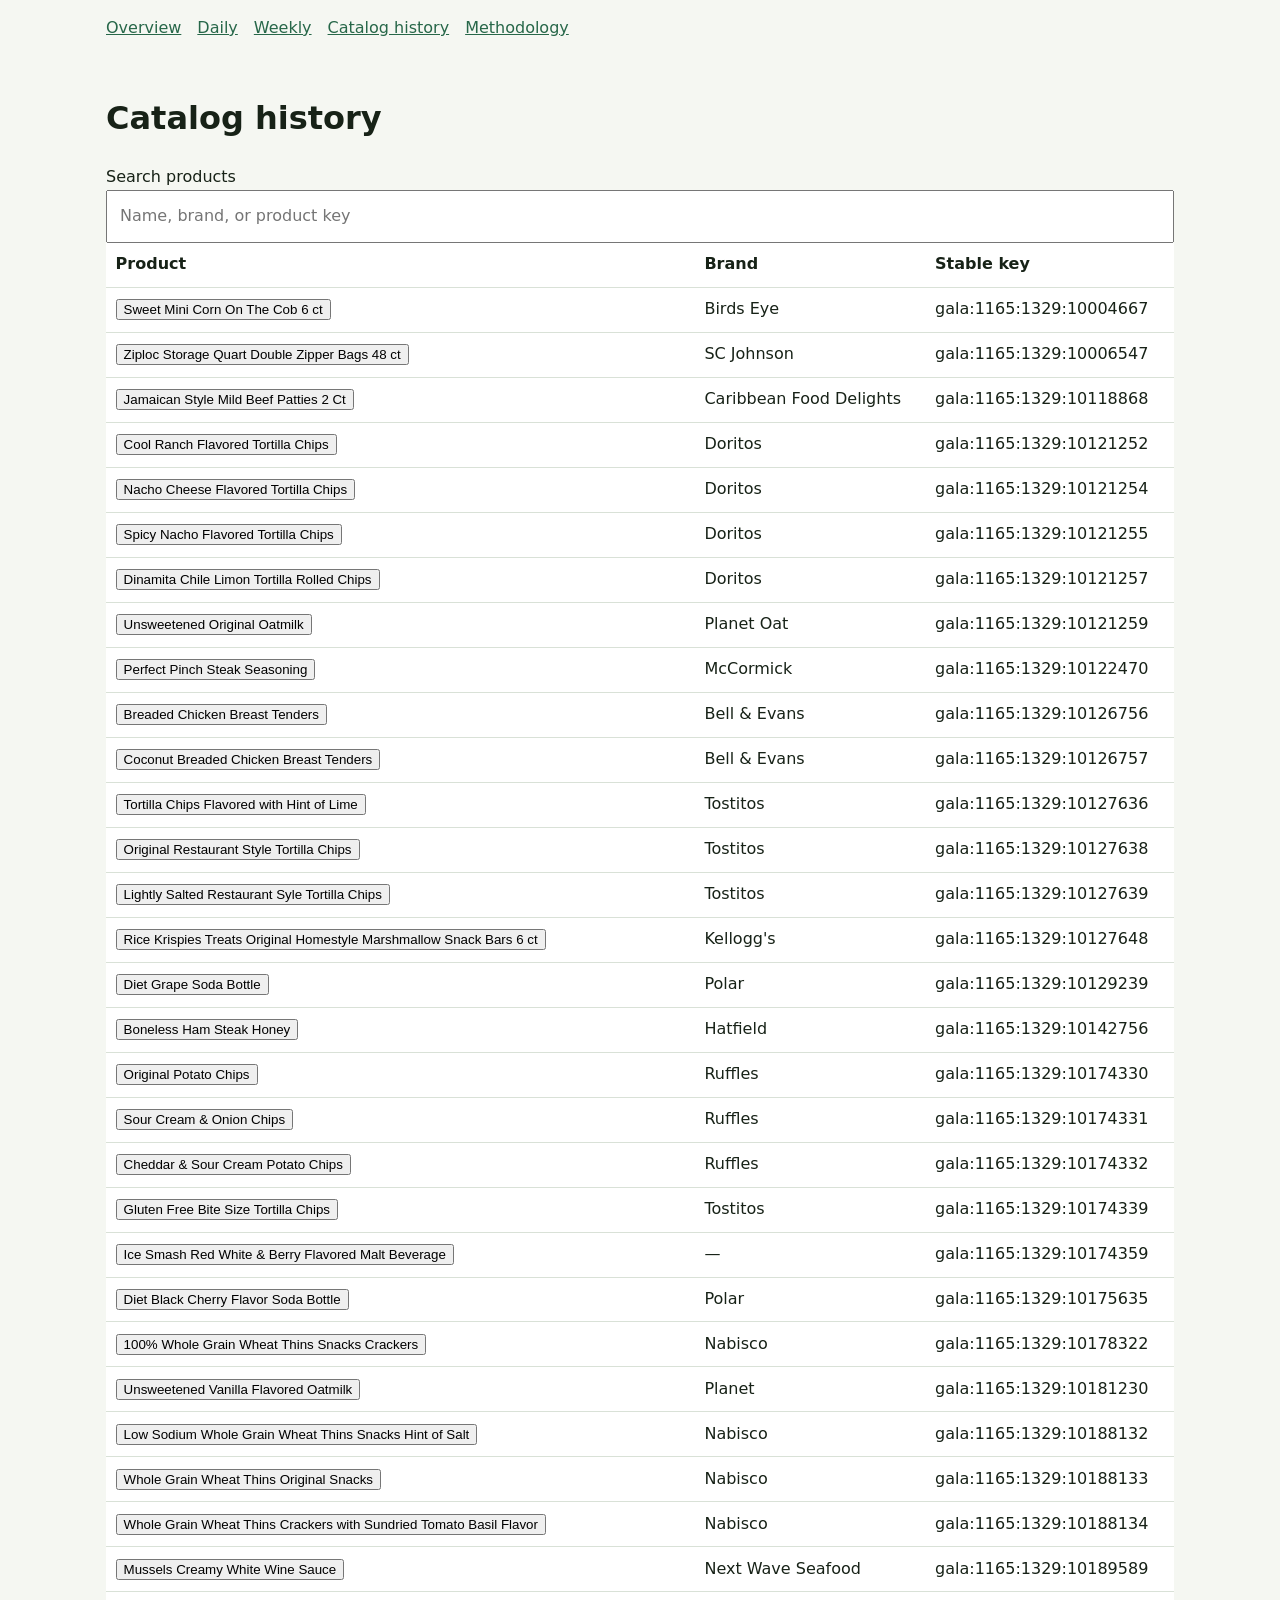
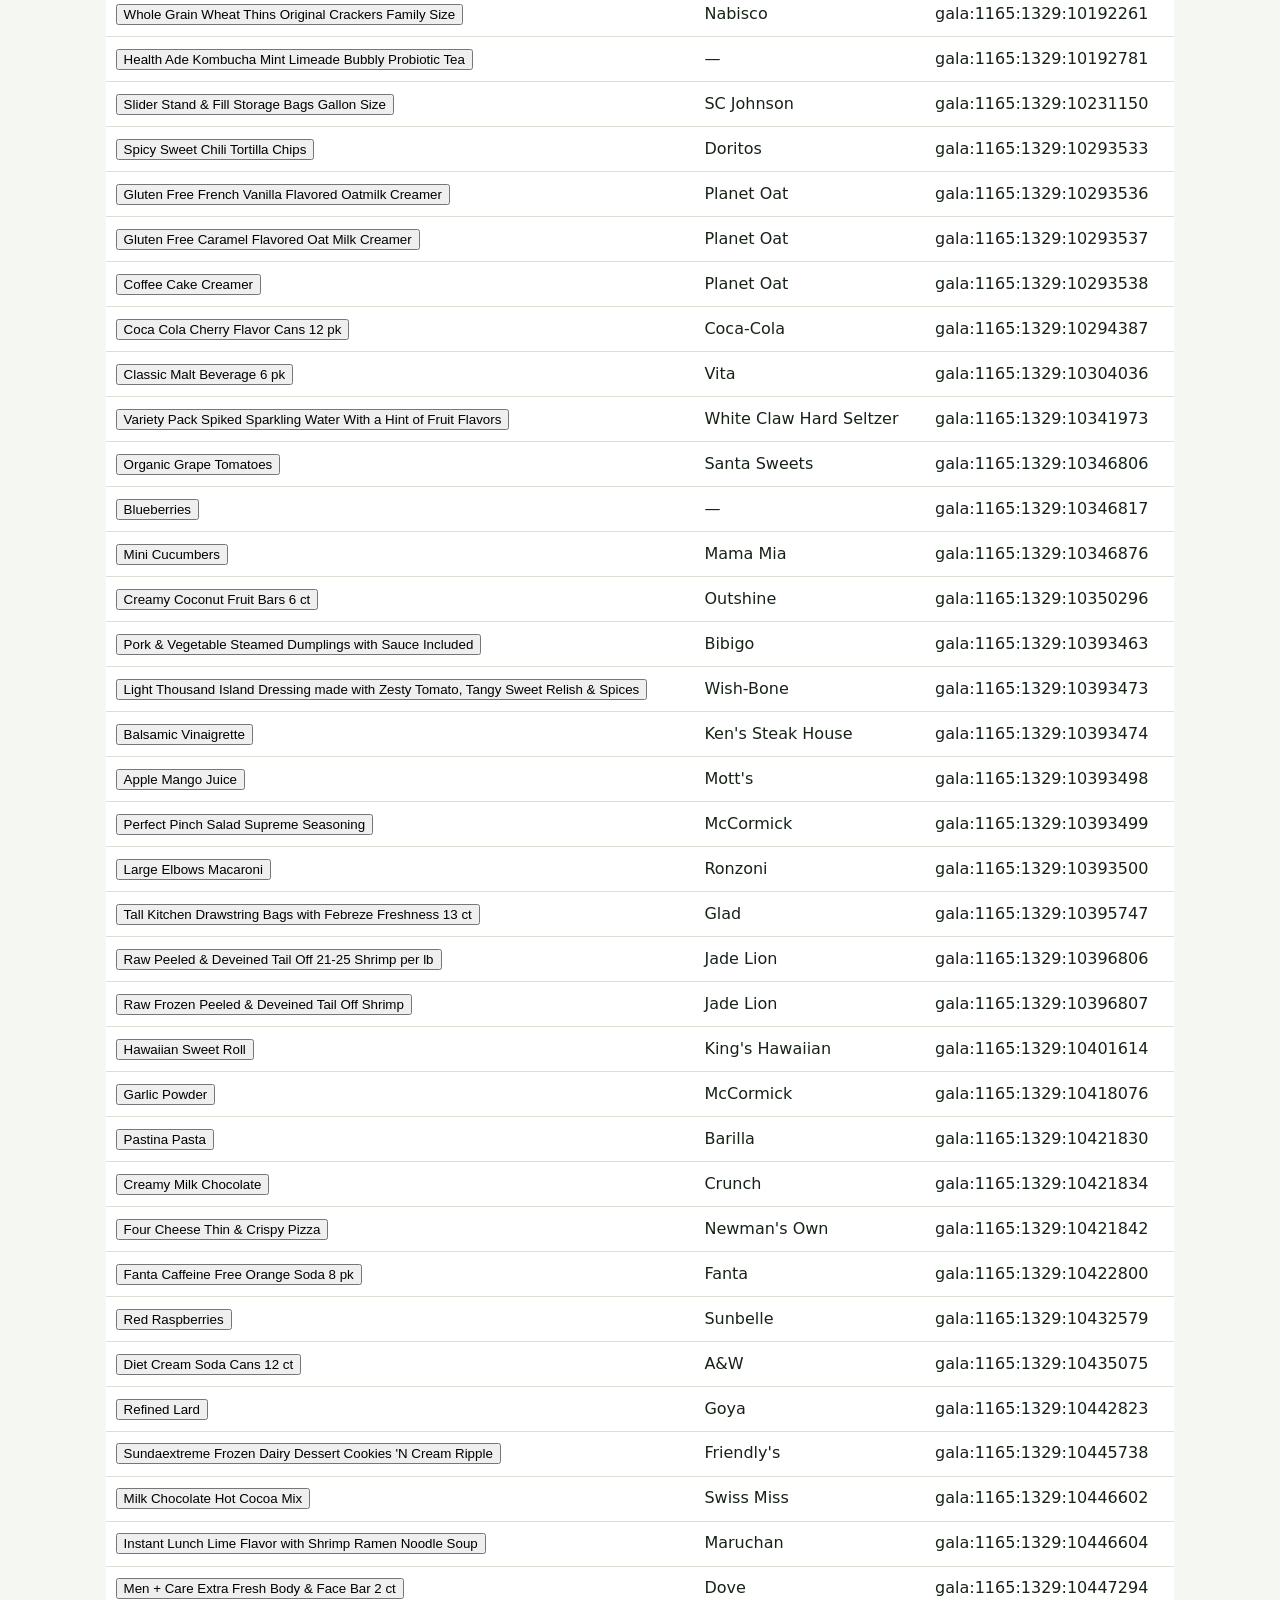
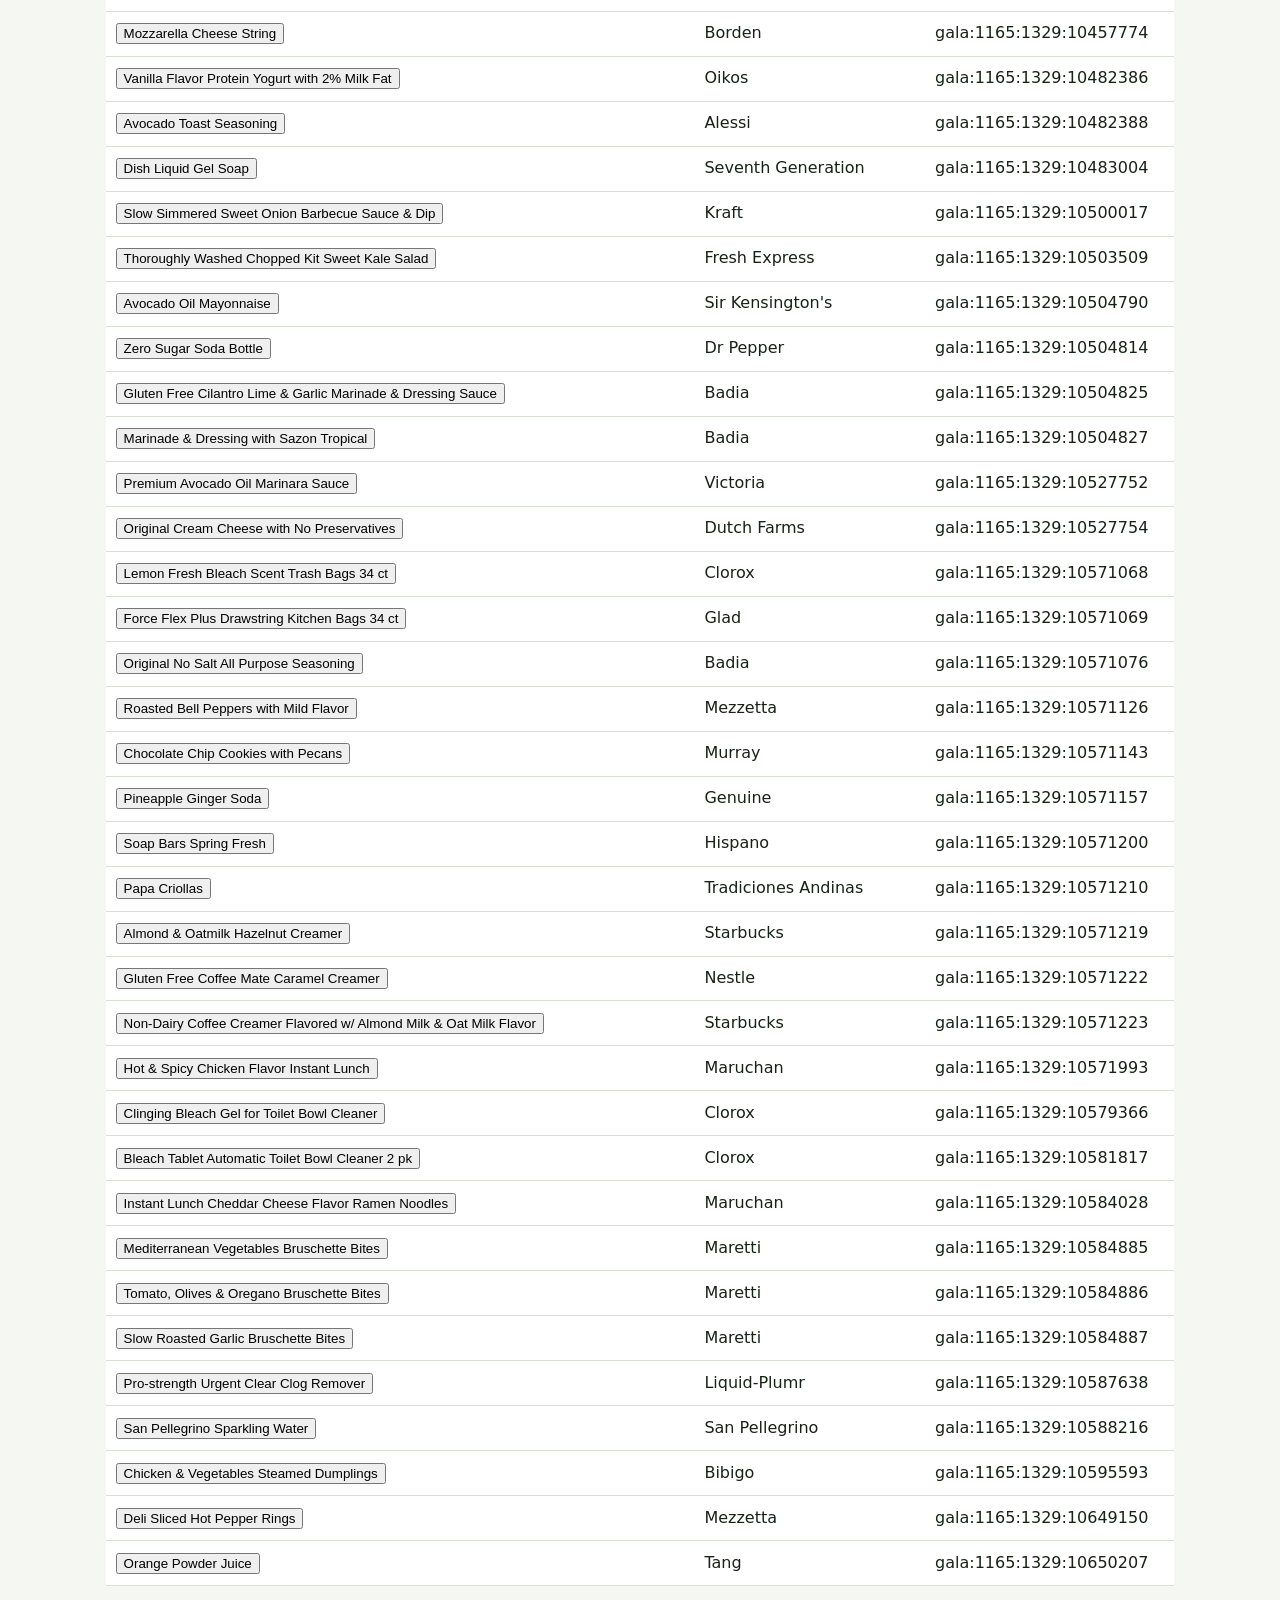
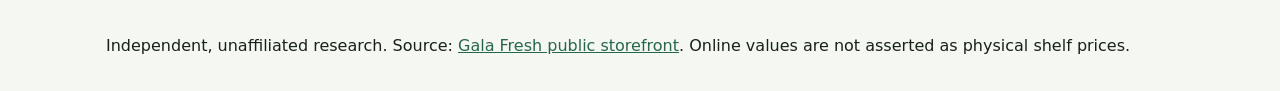
==== docs/catalog-history.html @ 22d4b64d "Initial production Gala Fresh Baldwin research pipeline" ====
<!doctype html><html lang="en"><head><meta charset="utf-8"><meta name="viewport" content="width=device-width,initial-scale=1"><title>Catalog history</title><link rel="stylesheet" href="assets/site.css"></head><body><header><nav aria-label="Research reports"><a href="index.html">Overview</a><a href="daily-report.html">Daily</a><a href="weekly-report.html">Weekly</a><a href="catalog-history.html">Catalog history</a><a href="METHODOLOGY.html">Methodology</a></nav></header><main><h1>Catalog history</h1><label for="search">Search products</label><input id="search" type="search" placeholder="Name, brand, or product key"><table><thead><tr><th>Product</th><th>Brand</th><th>Stable key</th></tr></thead><tbody id="results"></tbody></table><section id="detail" aria-live="polite"></section></main><footer><p>Independent, unaffiliated research. Source: <a href="https://www.shopgalafresh.com/">Gala Fresh public storefront</a>. Online values are not asserted as physical shelf prices.</p></footer><script>const esc=s=>String(s??'—').replace(/[&<>"']/g,c=>({'&':'&amp;','<':'&lt;','>':'&gt;','"':'&quot;',"'":'&#39;'}[c]));let index;fetch('data/catalog-history/index.json').then(r=>r.json()).then(x=>{index=x;render('')});function render(q){q=q.toLowerCase();const rows=index.items.filter(x=>(x.name+' '+(x.brand||'')+' '+x.product_key).toLowerCase().includes(q)).slice(0,100);document.querySelector('#results').innerHTML=rows.map(x=>`<tr><td><button data-shard="${esc(x.shard)}" data-key="${esc(x.product_key)}">${esc(x.name)}</button></td><td>${esc(x.brand)}</td><td>${esc(x.product_key)}</td></tr>`).join('')}document.querySelector('#search').addEventListener('input',e=>render(e.target.value));document.querySelector('#results').addEventListener('click',async e=>{if(e.target.tagName!=='BUTTON')return;const x=e.target;const data=await fetch(`data/catalog-history/${x.dataset.shard}.json`).then(r=>r.json());const item=data.items.find(i=>i.product_key===x.dataset.key);document.querySelector('#detail').innerHTML=`<h2>${esc(item.name)}</h2><table><thead><tr><th>Date</th><th>Regular price</th><th>Promotions</th></tr></thead><tbody>${item.observations.map(o=>`<tr><td>${esc(o.date)}</td><td class="${o.catalog?'':'gap'}">${esc(o.catalog?(o.catalog.regular_price??'missing'):'gap')}</td><td>${esc(o.promotions.map(p=>p.description||p.promotion_id).join('; ')||'—')}</td></tr>`).join('')}</tbody></table>`});</script></body></html>
---- docs/assets/site.css ----
:root{color-scheme:light dark;--bg:#f5f7f2;--ink:#172217;--card:#fff;--accent:#276749;--muted:#5c685e;--border:#d9e1d7}*{box-sizing:border-box}
body{margin:0;background:var(--bg);color:var(--ink);font:16px/1.55 system-ui,sans-serif}header,main,footer{max-width:1100px;margin:auto;padding:1rem}
nav{display:flex;gap:1rem;flex-wrap:wrap}a{color:var(--accent)}.hero{padding:2rem 1rem}.grid{display:grid;grid-template-columns:repeat(auto-fit,minmax(210px,1fr));gap:1rem}
.card{background:var(--card);border:1px solid var(--border);border-radius:12px;padding:1rem}.metric{font-size:1.8rem;font-weight:700}.muted{color:var(--muted)}
table{width:100%;border-collapse:collapse;background:var(--card)}th,td{text-align:left;padding:.6rem;border-bottom:1px solid var(--border)}input{width:100%;padding:.75rem;font:inherit}
.healthy{color:#18713c;font-weight:700}.gap{color:#8a4b08}@media(prefers-color-scheme:dark){:root{--bg:#101510;--ink:#edf5ed;--card:#172017;--border:#344034;--muted:#aab5aa}}
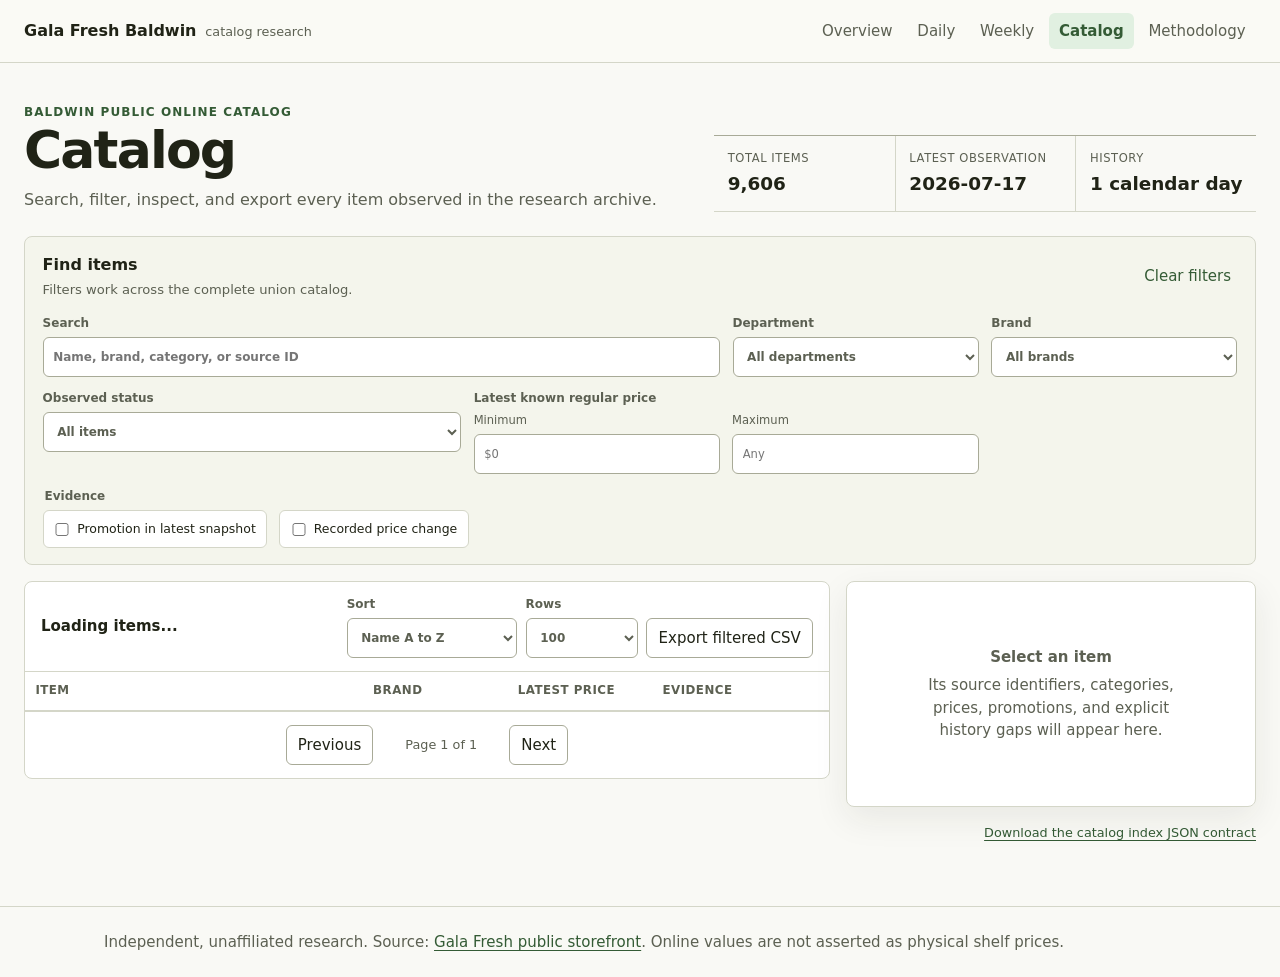
==== commit d928b87c: "Redesign catalog as full research workspace" ====
--- a/docs/catalog-history.html
+++ b/docs/catalog-history.html
@@ -1 +1 @@
-<!doctype html><html lang="en"><head><meta charset="utf-8"><meta name="viewport" content="width=device-width,initial-scale=1"><title>Catalog history</title><link rel="stylesheet" href="assets/site.css"></head><body><header><nav aria-label="Research reports"><a href="index.html">Overview</a><a href="daily-report.html">Daily</a><a href="weekly-report.html">Weekly</a><a href="catalog-history.html">Catalog history</a><a href="METHODOLOGY.html">Methodology</a></nav></header><main><h1>Catalog history</h1><label for="search">Search products</label><input id="search" type="search" placeholder="Name, brand, or product key"><table><thead><tr><th>Product</th><th>Brand</th><th>Stable key</th></tr></thead><tbody id="results"></tbody></table><section id="detail" aria-live="polite"></section></main><footer><p>Independent, unaffiliated research. Source: <a href="https://www.shopgalafresh.com/">Gala Fresh public storefront</a>. Online values are not asserted as physical shelf prices.</p></footer><script>const esc=s=>String(s??'—').replace(/[&<>"']/g,c=>({'&':'&amp;','<':'&lt;','>':'&gt;','"':'&quot;',"'":'&#39;'}[c]));let index;fetch('data/catalog-history/index.json').then(r=>r.json()).then(x=>{index=x;render('')});function render(q){q=q.toLowerCase();const rows=index.items.filter(x=>(x.name+' '+(x.brand||'')+' '+x.product_key).toLowerCase().includes(q)).slice(0,100);document.querySelector('#results').innerHTML=rows.map(x=>`<tr><td><button data-shard="${esc(x.shard)}" data-key="${esc(x.product_key)}">${esc(x.name)}</button></td><td>${esc(x.brand)}</td><td>${esc(x.product_key)}</td></tr>`).join('')}document.querySelector('#search').addEventListener('input',e=>render(e.target.value));document.querySelector('#results').addEventListener('click',async e=>{if(e.target.tagName!=='BUTTON')return;const x=e.target;const data=await fetch(`data/catalog-history/${x.dataset.shard}.json`).then(r=>r.json());const item=data.items.find(i=>i.product_key===x.dataset.key);document.querySelector('#detail').innerHTML=`<h2>${esc(item.name)}</h2><table><thead><tr><th>Date</th><th>Regular price</th><th>Promotions</th></tr></thead><tbody>${item.observations.map(o=>`<tr><td>${esc(o.date)}</td><td class="${o.catalog?'':'gap'}">${esc(o.catalog?(o.catalog.regular_price??'missing'):'gap')}</td><td>${esc(o.promotions.map(p=>p.description||p.promotion_id).join('; ')||'—')}</td></tr>`).join('')}</tbody></table>`});</script></body></html>+<!doctype html><html lang="en"><head><meta charset="utf-8"><meta name="viewport" content="width=device-width,initial-scale=1"><meta http-equiv="refresh" content="0; url=catalog.html"><link rel="canonical" href="catalog.html"><title>Catalog</title></head><body><p>This page has moved to <a href="catalog.html">Catalog</a>.</p></body></html>
